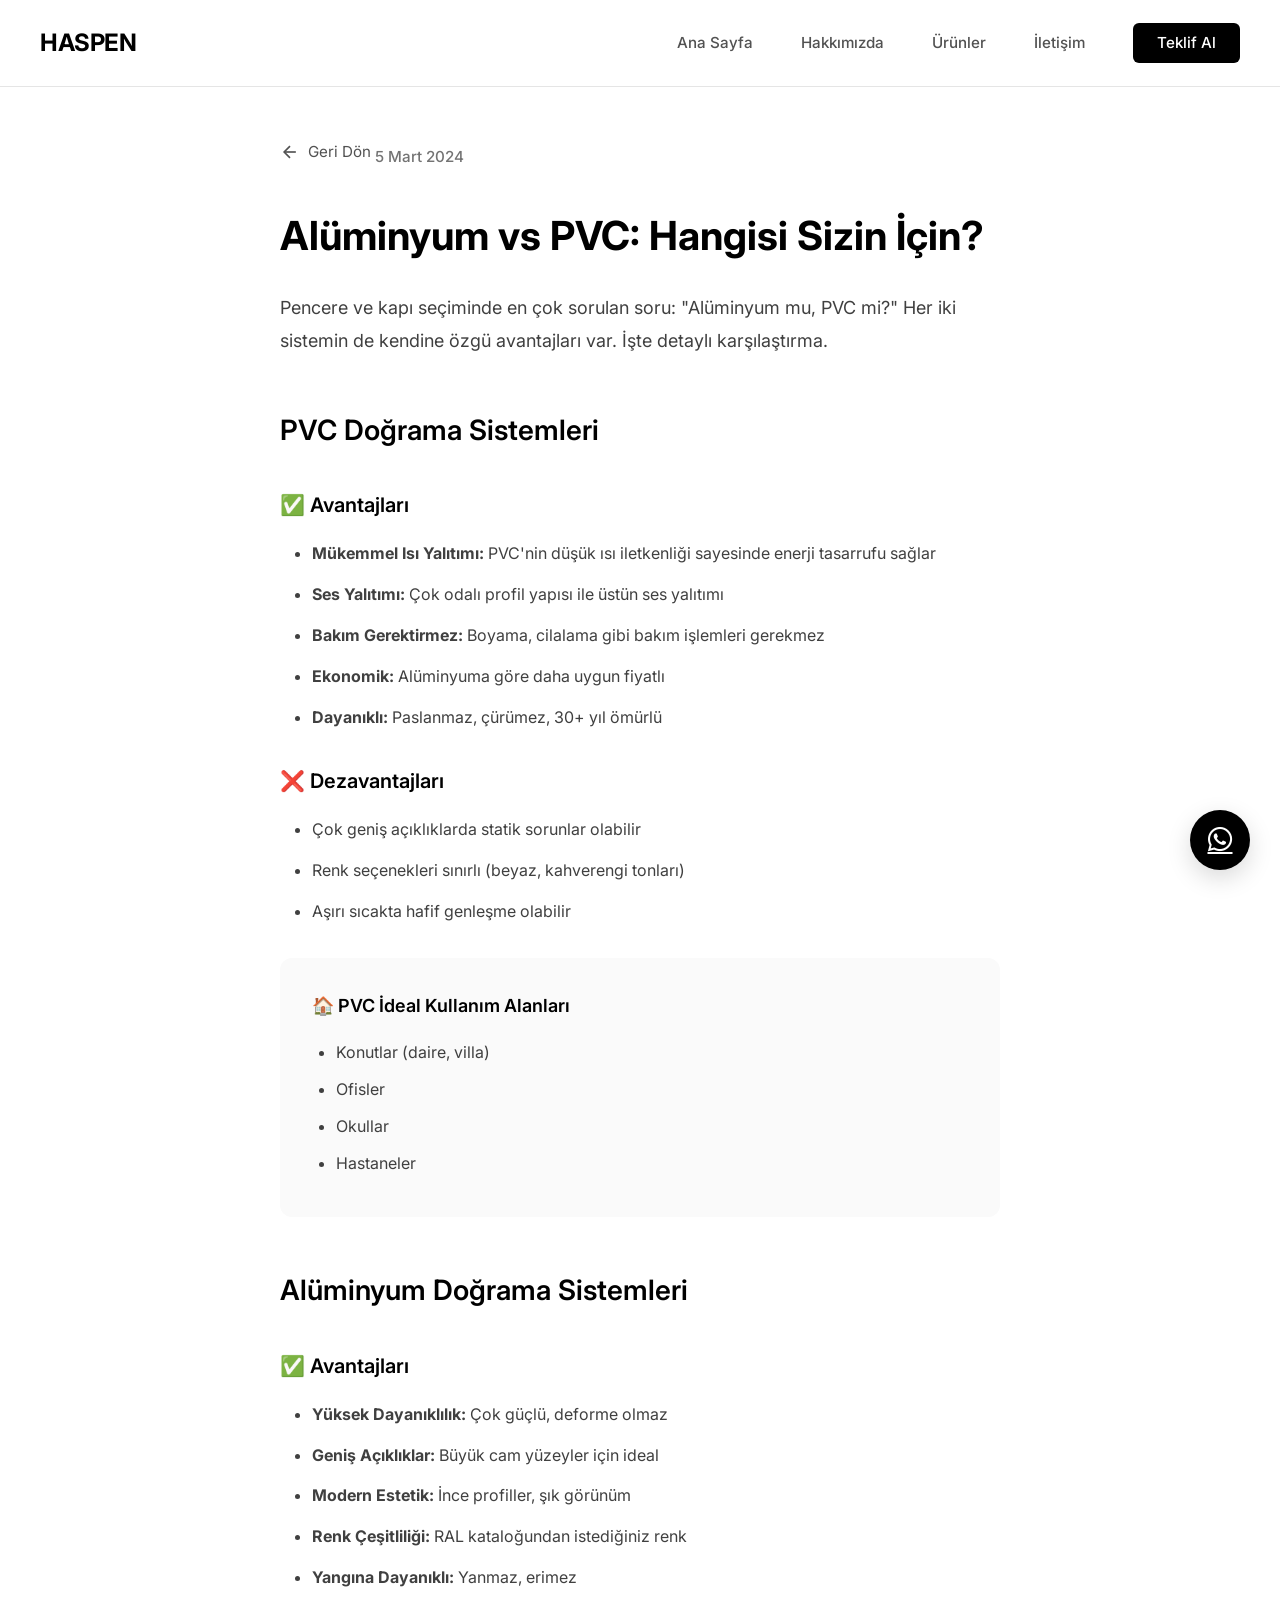
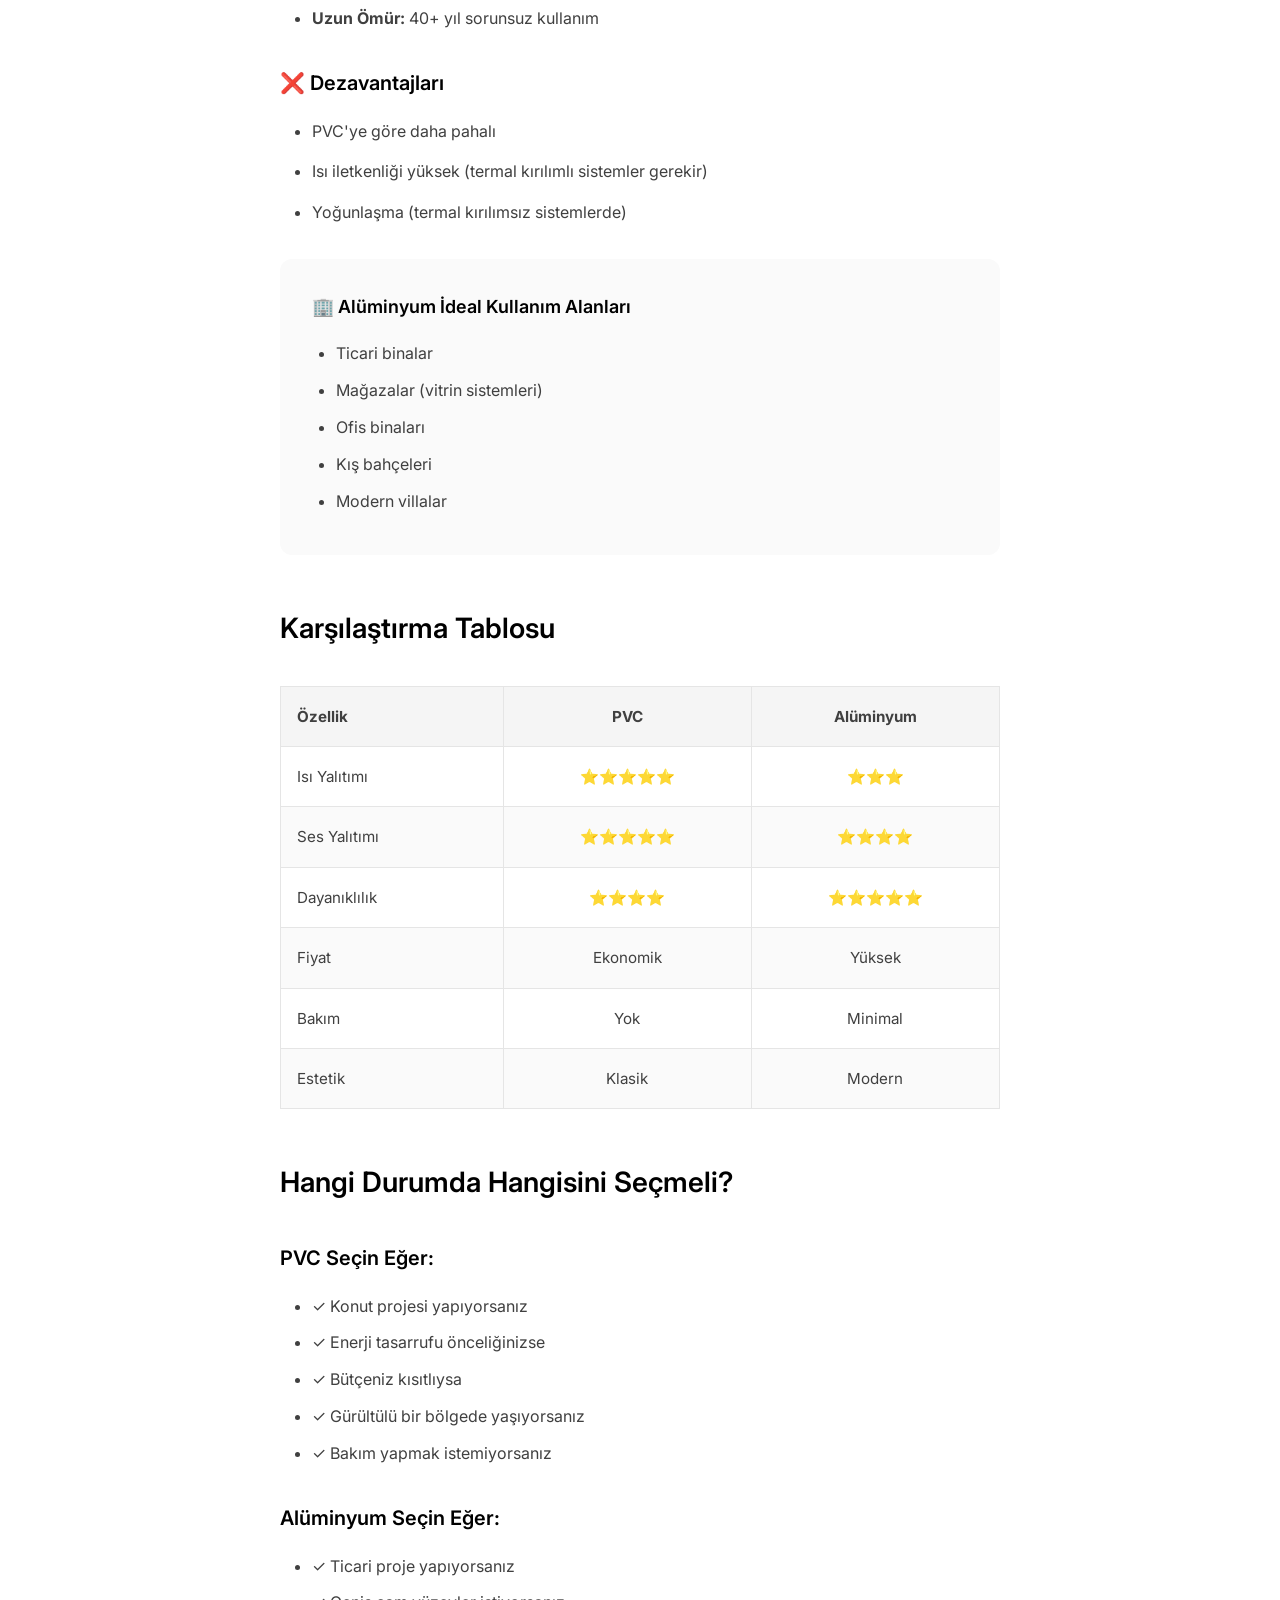
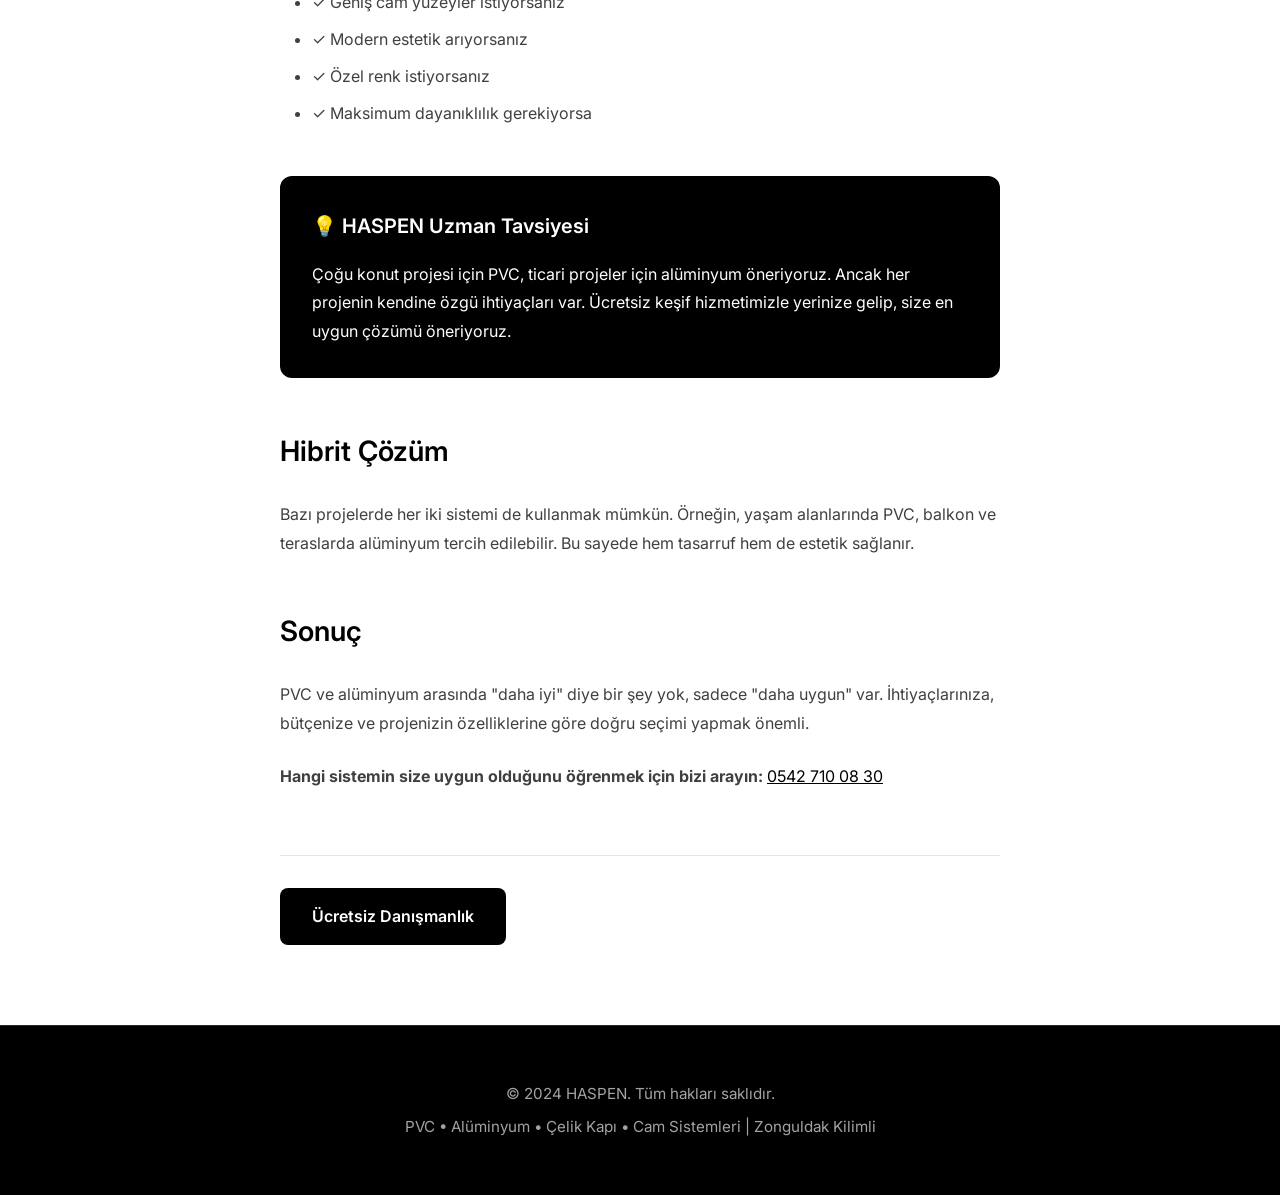
==== blog/aluminyum-vs-pvc.html @ 21e07997 "feat: Add 3 complete blog articles with SEO-optimized content" ====
<!DOCTYPE html>
<html lang="tr">
<head>
    <meta charset="UTF-8">
    <meta name="viewport" content="width=device-width, initial-scale=1.0">
    <meta name="description" content="Alüminyum ve PVC doğrama sistemlerinin karşılaştırması. Hangisi sizin için daha uygun? HASPEN'den profesyonel rehber.">
    <title>Alüminyum vs PVC: Hangisi Sizin İçin? | HASPEN Blog</title>
    <link rel="preconnect" href="https://fonts.googleapis.com">
    <link rel="preconnect" href="https://fonts.gstatic.com" crossorigin>
    <link href="https://fonts.googleapis.com/css2?family=Inter:wght@300;400;500;600;700;800&display=swap" rel="stylesheet">
    <link rel="stylesheet" href="../css/style.css">
    <link rel="stylesheet" href="https://cdnjs.cloudflare.com/ajax/libs/font-awesome/6.4.0/css/all.min.css">
</head>
<body>
    <header class="header">
        <nav class="navbar">
            <div class="container">
                <div class="nav-brand">
                    <h1><a href="../index.html" style="text-decoration: none; color: inherit;">HASPEN</a></h1>
                </div>
                <ul class="nav-menu">
                    <li><a href="../index.html">Ana Sayfa</a></li>
                    <li><a href="../index.html#hakkimizda">Hakkımızda</a></li>
                    <li><a href="../index.html#urunler">Ürünler</a></li>
                    <li><a href="../index.html#iletisim">İletişim</a></li>
                    <li><a href="../index.html#teklif" class="btn-contact">Teklif Al</a></li>
                </ul>
            </div>
        </nav>
    </header>

    <article class="blog-post">
        <div class="container" style="max-width: 800px; padding-top: 140px; padding-bottom: 80px;">
            <a href="../index.html" class="back-link" style="display: inline-flex; align-items: center; gap: 0.5rem; color: var(--gray-600); text-decoration: none; margin-bottom: 2rem; font-size: 0.95rem;">
                <svg width="20" height="20" viewBox="0 0 24 24" fill="none" stroke="currentColor" stroke-width="2">
                    <line x1="19" y1="12" x2="5" y2="12"></line>
                    <polyline points="12 19 5 12 12 5"></polyline>
                </svg>
                Geri Dön
            </a>

            <span class="blog-date" style="color: var(--gray-500); font-size: 0.95rem;">5 Mart 2024</span>
            <h1 style="font-size: 2.5rem; font-weight: 700; margin: 1rem 0 2rem; line-height: 1.2;">Alüminyum vs PVC: Hangisi Sizin İçin?</h1>

            <div style="line-height: 1.8; color: var(--gray-700);">
                <p style="margin-bottom: 1.5rem; font-size: 1.125rem;">Pencere ve kapı seçiminde en çok sorulan soru: "Alüminyum mu, PVC mi?" Her iki sistemin de kendine özgü avantajları var. İşte detaylı karşılaştırma.</p>

                <h2 style="font-size: 1.75rem; font-weight: 600; margin: 3rem 0 1.5rem; color: var(--black);">PVC Doğrama Sistemleri</h2>
                
                <h3 style="font-size: 1.25rem; font-weight: 600; margin: 2rem 0 1rem; color: var(--black);">✅ Avantajları</h3>
                <ul style="margin-bottom: 1.5rem; padding-left: 2rem;">
                    <li style="margin-bottom: 0.75rem;"><strong>Mükemmel Isı Yalıtımı:</strong> PVC'nin düşük ısı iletkenliği sayesinde enerji tasarrufu sağlar</li>
                    <li style="margin-bottom: 0.75rem;"><strong>Ses Yalıtımı:</strong> Çok odalı profil yapısı ile üstün ses yalıtımı</li>
                    <li style="margin-bottom: 0.75rem;"><strong>Bakım Gerektirmez:</strong> Boyama, cilalama gibi bakım işlemleri gerekmez</li>
                    <li style="margin-bottom: 0.75rem;"><strong>Ekonomik:</strong> Alüminyuma göre daha uygun fiyatlı</li>
                    <li style="margin-bottom: 0.75rem;"><strong>Dayanıklı:</strong> Paslanmaz, çürümez, 30+ yıl ömürlü</li>
                </ul>

                <h3 style="font-size: 1.25rem; font-weight: 600; margin: 2rem 0 1rem; color: var(--black);">❌ Dezavantajları</h3>
                <ul style="margin-bottom: 1.5rem; padding-left: 2rem;">
                    <li style="margin-bottom: 0.75rem;">Çok geniş açıklıklarda statik sorunlar olabilir</li>
                    <li style="margin-bottom: 0.75rem;">Renk seçenekleri sınırlı (beyaz, kahverengi tonları)</li>
                    <li style="margin-bottom: 0.75rem;">Aşırı sıcakta hafif genleşme olabilir</li>
                </ul>

                <div style="background: var(--gray-50); padding: 2rem; border-radius: 12px; margin: 2rem 0;">
                    <h4 style="font-size: 1.125rem; font-weight: 600; margin-bottom: 1rem; color: var(--black);">🏠 PVC İdeal Kullanım Alanları</h4>
                    <ul style="padding-left: 1.5rem; margin: 0;">
                        <li style="margin-bottom: 0.5rem;">Konutlar (daire, villa)</li>
                        <li style="margin-bottom: 0.5rem;">Ofisler</li>
                        <li style="margin-bottom: 0.5rem;">Okullar</li>
                        <li style="margin-bottom: 0.5rem;">Hastaneler</li>
                    </ul>
                </div>

                <h2 style="font-size: 1.75rem; font-weight: 600; margin: 3rem 0 1.5rem; color: var(--black);">Alüminyum Doğrama Sistemleri</h2>
                
                <h3 style="font-size: 1.25rem; font-weight: 600; margin: 2rem 0 1rem; color: var(--black);">✅ Avantajları</h3>
                <ul style="margin-bottom: 1.5rem; padding-left: 2rem;">
                    <li style="margin-bottom: 0.75rem;"><strong>Yüksek Dayanıklılık:</strong> Çok güçlü, deforme olmaz</li>
                    <li style="margin-bottom: 0.75rem;"><strong>Geniş Açıklıklar:</strong> Büyük cam yüzeyler için ideal</li>
                    <li style="margin-bottom: 0.75rem;"><strong>Modern Estetik:</strong> İnce profiller, şık görünüm</li>
                    <li style="margin-bottom: 0.75rem;"><strong>Renk Çeşitliliği:</strong> RAL kataloğundan istediğiniz renk</li>
                    <li style="margin-bottom: 0.75rem;"><strong>Yangına Dayanıklı:</strong> Yanmaz, erimez</li>
                    <li style="margin-bottom: 0.75rem;"><strong>Uzun Ömür:</strong> 40+ yıl sorunsuz kullanım</li>
                </ul>

                <h3 style="font-size: 1.25rem; font-weight: 600; margin: 2rem 0 1rem; color: var(--black);">❌ Dezavantajları</h3>
                <ul style="margin-bottom: 1.5rem; padding-left: 2rem;">
                    <li style="margin-bottom: 0.75rem;">PVC'ye göre daha pahalı</li>
                    <li style="margin-bottom: 0.75rem;">Isı iletkenliği yüksek (termal kırılımlı sistemler gerekir)</li>
                    <li style="margin-bottom: 0.75rem;">Yoğunlaşma (termal kırılımsız sistemlerde)</li>
                </ul>

                <div style="background: var(--gray-50); padding: 2rem; border-radius: 12px; margin: 2rem 0;">
                    <h4 style="font-size: 1.125rem; font-weight: 600; margin-bottom: 1rem; color: var(--black);">🏢 Alüminyum İdeal Kullanım Alanları</h4>
                    <ul style="padding-left: 1.5rem; margin: 0;">
                        <li style="margin-bottom: 0.5rem;">Ticari binalar</li>
                        <li style="margin-bottom: 0.5rem;">Mağazalar (vitrin sistemleri)</li>
                        <li style="margin-bottom: 0.5rem;">Ofis binaları</li>
                        <li style="margin-bottom: 0.5rem;">Kış bahçeleri</li>
                        <li style="margin-bottom: 0.5rem;">Modern villalar</li>
                    </ul>
                </div>

                <h2 style="font-size: 1.75rem; font-weight: 600; margin: 3rem 0 1.5rem; color: var(--black);">Karşılaştırma Tablosu</h2>
                
                <div style="overflow-x: auto; margin: 2rem 0;">
                    <table style="width: 100%; border-collapse: collapse; font-size: 0.95rem;">
                        <thead>
                            <tr style="background: var(--gray-100);">
                                <th style="padding: 1rem; text-align: left; border: 1px solid var(--gray-200);">Özellik</th>
                                <th style="padding: 1rem; text-align: center; border: 1px solid var(--gray-200);">PVC</th>
                                <th style="padding: 1rem; text-align: center; border: 1px solid var(--gray-200);">Alüminyum</th>
                            </tr>
                        </thead>
                        <tbody>
                            <tr>
                                <td style="padding: 1rem; border: 1px solid var(--gray-200);">Isı Yalıtımı</td>
                                <td style="padding: 1rem; text-align: center; border: 1px solid var(--gray-200);">⭐⭐⭐⭐⭐</td>
                                <td style="padding: 1rem; text-align: center; border: 1px solid var(--gray-200);">⭐⭐⭐</td>
                            </tr>
                            <tr style="background: var(--gray-50);">
                                <td style="padding: 1rem; border: 1px solid var(--gray-200);">Ses Yalıtımı</td>
                                <td style="padding: 1rem; text-align: center; border: 1px solid var(--gray-200);">⭐⭐⭐⭐⭐</td>
                                <td style="padding: 1rem; text-align: center; border: 1px solid var(--gray-200);">⭐⭐⭐⭐</td>
                            </tr>
                            <tr>
                                <td style="padding: 1rem; border: 1px solid var(--gray-200);">Dayanıklılık</td>
                                <td style="padding: 1rem; text-align: center; border: 1px solid var(--gray-200);">⭐⭐⭐⭐</td>
                                <td style="padding: 1rem; text-align: center; border: 1px solid var(--gray-200);">⭐⭐⭐⭐⭐</td>
                            </tr>
                            <tr style="background: var(--gray-50);">
                                <td style="padding: 1rem; border: 1px solid var(--gray-200);">Fiyat</td>
                                <td style="padding: 1rem; text-align: center; border: 1px solid var(--gray-200);">Ekonomik</td>
                                <td style="padding: 1rem; text-align: center; border: 1px solid var(--gray-200);">Yüksek</td>
                            </tr>
                            <tr>
                                <td style="padding: 1rem; border: 1px solid var(--gray-200);">Bakım</td>
                                <td style="padding: 1rem; text-align: center; border: 1px solid var(--gray-200);">Yok</td>
                                <td style="padding: 1rem; text-align: center; border: 1px solid var(--gray-200);">Minimal</td>
                            </tr>
                            <tr style="background: var(--gray-50);">
                                <td style="padding: 1rem; border: 1px solid var(--gray-200);">Estetik</td>
                                <td style="padding: 1rem; text-align: center; border: 1px solid var(--gray-200);">Klasik</td>
                                <td style="padding: 1rem; text-align: center; border: 1px solid var(--gray-200);">Modern</td>
                            </tr>
                        </tbody>
                    </table>
                </div>

                <h2 style="font-size: 1.75rem; font-weight: 600; margin: 3rem 0 1.5rem; color: var(--black);">Hangi Durumda Hangisini Seçmeli?</h2>
                
                <h3 style="font-size: 1.25rem; font-weight: 600; margin: 2rem 0 1rem; color: var(--black);">PVC Seçin Eğer:</h3>
                <ul style="margin-bottom: 1.5rem; padding-left: 2rem;">
                    <li style="margin-bottom: 0.5rem;">✓ Konut projesi yapıyorsanız</li>
                    <li style="margin-bottom: 0.5rem;">✓ Enerji tasarrufu önceliğinizse</li>
                    <li style="margin-bottom: 0.5rem;">✓ Bütçeniz kısıtlıysa</li>
                    <li style="margin-bottom: 0.5rem;">✓ Gürültülü bir bölgede yaşıyorsanız</li>
                    <li style="margin-bottom: 0.5rem;">✓ Bakım yapmak istemiyorsanız</li>
                </ul>

                <h3 style="font-size: 1.25rem; font-weight: 600; margin: 2rem 0 1rem; color: var(--black);">Alüminyum Seçin Eğer:</h3>
                <ul style="margin-bottom: 1.5rem; padding-left: 2rem;">
                    <li style="margin-bottom: 0.5rem;">✓ Ticari proje yapıyorsanız</li>
                    <li style="margin-bottom: 0.5rem;">✓ Geniş cam yüzeyler istiyorsanız</li>
                    <li style="margin-bottom: 0.5rem;">✓ Modern estetik arıyorsanız</li>
                    <li style="margin-bottom: 0.5rem;">✓ Özel renk istiyorsanız</li>
                    <li style="margin-bottom: 0.5rem;">✓ Maksimum dayanıklılık gerekiyorsa</li>
                </ul>

                <div style="background: var(--black); color: var(--white); padding: 2rem; border-radius: 12px; margin: 3rem 0;">
                    <h3 style="font-size: 1.25rem; font-weight: 600; margin-bottom: 1rem;">💡 HASPEN Uzman Tavsiyesi</h3>
                    <p style="margin: 0;">Çoğu konut projesi için PVC, ticari projeler için alüminyum öneriyoruz. Ancak her projenin kendine özgü ihtiyaçları var. Ücretsiz keşif hizmetimizle yerinize gelip, size en uygun çözümü öneriyoruz.</p>
                </div>

                <h2 style="font-size: 1.75rem; font-weight: 600; margin: 3rem 0 1.5rem; color: var(--black);">Hibrit Çözüm</h2>
                <p style="margin-bottom: 1.5rem;">Bazı projelerde her iki sistemi de kullanmak mümkün. Örneğin, yaşam alanlarında PVC, balkon ve teraslarda alüminyum tercih edilebilir. Bu sayede hem tasarruf hem de estetik sağlanır.</p>

                <h2 style="font-size: 1.75rem; font-weight: 600; margin: 3rem 0 1.5rem; color: var(--black);">Sonuç</h2>
                <p style="margin-bottom: 1.5rem;">PVC ve alüminyum arasında "daha iyi" diye bir şey yok, sadece "daha uygun" var. İhtiyaçlarınıza, bütçenize ve projenizin özelliklerine göre doğru seçimi yapmak önemli.</p>

                <p style="margin-bottom: 1.5rem;"><strong>Hangi sistemin size uygun olduğunu öğrenmek için bizi arayın:</strong> <a href="tel:+905427100830" style="color: var(--black); text-decoration: underline;">0542 710 08 30</a></p>
            </div>

            <div style="margin-top: 4rem; padding-top: 2rem; border-top: 1px solid var(--gray-200);">
                <a href="../index.html#teklif" style="display: inline-block; padding: 1rem 2rem; background: var(--black); color: var(--white); text-decoration: none; border-radius: 8px; font-weight: 600;">Ücretsiz Danışmanlık</a>
            </div>
        </div>
    </article>

    <footer class="footer">
        <div class="container">
            <p>&copy; 2024 HASPEN. Tüm hakları saklıdır.</p>
            <p>PVC • Alüminyum • Çelik Kapı • Cam Sistemleri | Zonguldak Kilimli</p>
        </div>
    </footer>

    <a href="https://wa.me/905427100830" class="whatsapp-float" target="_blank">
        <i class="fab fa-whatsapp"></i>
    </a>
</body>
</html>
---- css/style.css ----
/* Reset & Base Styles */
* {
    margin: 0;
    padding: 0;
    box-sizing: border-box;
}

:root {
    --black: #000000;
    --white: #ffffff;
    --gray-50: #fafafa;
    --gray-100: #f5f5f5;
    --gray-200: #e5e5e5;
    --gray-300: #d4d4d4;
    --gray-400: #a3a3a3;
    --gray-500: #737373;
    --gray-600: #525252;
    --gray-700: #404040;
    --gray-800: #262626;
    --gray-900: #171717;
}

body {
    font-family: 'Inter', -apple-system, BlinkMacSystemFont, 'Segoe UI', sans-serif;
    line-height: 1.6;
    color: var(--black);
    background: var(--white);
    -webkit-font-smoothing: antialiased;
    -moz-osx-font-smoothing: grayscale;
}

.container {
    max-width: 1280px;
    margin: 0 auto;
    padding: 0 40px;
}

/* Header & Navigation */
.header {
    background: var(--white);
    border-bottom: 1px solid var(--gray-200);
    position: fixed;
    width: 100%;
    top: 0;
    z-index: 1000;
    backdrop-filter: blur(10px);
    background: rgba(255, 255, 255, 0.9);
}

.navbar {
    padding: 1.5rem 0;
}

.navbar .container {
    display: flex;
    justify-content: space-between;
    align-items: center;
}

.nav-brand h1 {
    color: var(--black);
    font-size: 1.5rem;
    font-weight: 700;
    letter-spacing: -0.02em;
}

.nav-menu {
    display: flex;
    list-style: none;
    gap: 3rem;
    align-items: center;
}

.nav-menu a {
    text-decoration: none;
    color: var(--gray-600);
    font-weight: 500;
    font-size: 0.95rem;
    transition: color 0.2s;
}

.nav-menu a:hover {
    color: var(--black);
}

.btn-contact {
    background: var(--black) !important;
    color: var(--white) !important;
    padding: 0.65rem 1.5rem;
    border-radius: 6px;
    transition: all 0.2s;
}

.btn-contact:hover {
    background: var(--gray-800) !important;
    transform: translateY(-1px);
}

.hamburger {
    display: none;
    flex-direction: column;
    cursor: pointer;
}

.hamburger span {
    width: 25px;
    height: 2px;
    background: var(--black);
    margin: 4px 0;
    transition: 0.3s;
}

/* Hero Section */
.hero {
    padding: 180px 0 120px;
    background: var(--white);
}

.hero-content {
    text-align: center;
    max-width: 900px;
    margin: 0 auto;
}

.hero-badge {
    display: inline-block;
    padding: 0.5rem 1rem;
    background: var(--gray-100);
    border-radius: 50px;
    font-size: 0.875rem;
    font-weight: 500;
    color: var(--gray-700);
    margin-bottom: 2rem;
    letter-spacing: 0.02em;
}

.hero-title {
    font-size: 4.5rem;
    font-weight: 700;
    line-height: 1.1;
    margin-bottom: 1.5rem;
    letter-spacing: -0.03em;
    color: var(--black);
}

.hero-subtitle {
    font-size: 1.25rem;
    color: var(--gray-600);
    margin-bottom: 3rem;
    line-height: 1.7;
    font-weight: 400;
}

.hero-buttons {
    display: flex;
    gap: 1rem;
    justify-content: center;
    margin-bottom: 5rem;
}

.btn {
    padding: 1rem 2rem;
    border-radius: 8px;
    text-decoration: none;
    font-weight: 600;
    font-size: 1rem;
    transition: all 0.2s;
    display: inline-flex;
    align-items: center;
    gap: 0.5rem;
}

.btn-primary {
    background: var(--black);
    color: var(--white);
}

.btn-primary:hover {
    background: var(--gray-800);
    transform: translateY(-2px);
}

.btn-secondary {
    background: var(--white);
    color: var(--black);
    border: 2px solid var(--gray-200);
}

.btn-secondary:hover {
    border-color: var(--black);
    transform: translateY(-2px);
}

.hero-stats {
    display: grid;
    grid-template-columns: repeat(3, 1fr);
    gap: 3rem;
    padding-top: 3rem;
    border-top: 1px solid var(--gray-200);
}

.stat-item {
    text-align: center;
}

.stat-number {
    font-size: 3rem;
    font-weight: 700;
    color: var(--black);
    margin-bottom: 0.5rem;
    letter-spacing: -0.02em;
}

.stat-label {
    font-size: 0.95rem;
    color: var(--gray-600);
    font-weight: 500;
}

/* Section Styles */
section {
    padding: 120px 0;
}

.section-label {
    display: inline-block;
    font-size: 0.875rem;
    font-weight: 600;
    color: var(--gray-600);
    text-transform: uppercase;
    letter-spacing: 0.1em;
    margin-bottom: 1rem;
}

.section-title {
    font-size: 3rem;
    font-weight: 700;
    line-height: 1.2;
    margin-bottom: 3rem;
    letter-spacing: -0.02em;
    color: var(--black);
}

/* About Section */
.about {
    background: var(--gray-50);
}

.about-grid {
    display: grid;
    grid-template-columns: 1fr 1fr;
    gap: 6rem;
    align-items: center;
}

.about-text {
    font-size: 1.125rem;
    line-height: 1.8;
    color: var(--gray-600);
    margin-bottom: 1.5rem;
}

.about-features {
    display: flex;
    flex-direction: column;
    gap: 2rem;
    margin-top: 3rem;
}

.about-feature {
    display: flex;
    gap: 1.5rem;
    align-items: flex-start;
}

.feature-icon {
    width: 48px;
    height: 48px;
    background: var(--white);
    border-radius: 12px;
    display: flex;
    align-items: center;
    justify-content: center;
    flex-shrink: 0;
    border: 1px solid var(--gray-200);
}

.feature-icon svg {
    color: var(--black);
}

.about-feature h4 {
    font-size: 1.125rem;
    font-weight: 600;
    color: var(--black);
    margin-bottom: 0.25rem;
}

.about-feature p {
    font-size: 0.95rem;
    color: var(--gray-600);
}

.about-image {
    height: 600px;
}

.image-placeholder {
    width: 100%;
    height: 100%;
    background: var(--gray-100);
    border-radius: 16px;
    display: flex;
    flex-direction: column;
    align-items: center;
    justify-content: center;
    color: var(--gray-400);
    border: 1px solid var(--gray-200);
}

.image-placeholder svg {
    margin-bottom: 1rem;
}

.image-placeholder p {
    font-size: 0.95rem;
    font-weight: 500;
}

/* Products Section */
.products {
    background: var(--white);
}

.products .section-title {
    text-align: center;
}

.products .section-label {
    display: block;
    text-align: center;
}

.products-grid {
    display: grid;
    grid-template-columns: repeat(2, 1fr);
    gap: 2rem;
    margin-top: 4rem;
}

.product-card {
    background: var(--white);
    border: 1px solid var(--gray-200);
    border-radius: 16px;
    padding: 3rem;
    transition: all 0.3s;
    position: relative;
}

.product-card:hover {
    border-color: var(--black);
    transform: translateY(-4px);
}

.product-number {
    font-size: 0.875rem;
    font-weight: 700;
    color: var(--gray-400);
    margin-bottom: 1.5rem;
    letter-spacing: 0.05em;
}

.product-card h3 {
    font-size: 1.5rem;
    font-weight: 700;
    color: var(--black);
    margin-bottom: 1rem;
    letter-spacing: -0.01em;
}

.product-card > p {
    font-size: 1rem;
    color: var(--gray-600);
    line-height: 1.7;
    margin-bottom: 1.5rem;
}

.product-features {
    list-style: none;
    margin-bottom: 2rem;
}

.product-features li {
    font-size: 0.95rem;
    color: var(--gray-600);
    padding: 0.5rem 0;
    padding-left: 1.5rem;
    position: relative;
}

.product-features li:before {
    content: "•";
    position: absolute;
    left: 0;
    color: var(--black);
    font-weight: bold;
}

.product-link {
    display: inline-flex;
    align-items: center;
    gap: 0.5rem;
    color: var(--black);
    text-decoration: none;
    font-weight: 600;
    font-size: 0.95rem;
    transition: gap 0.2s;
}

.product-link:hover {
    gap: 1rem;
}

.product-link svg {
    transition: transform 0.2s;
}

.product-link:hover svg {
    transform: translateX(4px);
}

/* References Section */
.references {
    background: var(--gray-50);
}

.references .section-title {
    text-align: center;
}

.references .section-label {
    display: block;
    text-align: center;
}

.references-grid {
    display: grid;
    grid-template-columns: repeat(3, 1fr);
    gap: 2rem;
    margin-top: 4rem;
}

.reference-card {
    background: var(--white);
    border: 1px solid var(--gray-200);
    border-radius: 16px;
    padding: 2.5rem;
    transition: all 0.3s;
}

.reference-card:hover {
    border-color: var(--gray-300);
    transform: translateY(-4px);
}

.quote-icon {
    font-size: 4rem;
    color: var(--gray-200);
    line-height: 1;
    margin-bottom: 1rem;
    font-family: Georgia, serif;
}

.reference-text {
    font-size: 1rem;
    line-height: 1.7;
    color: var(--gray-700);
    margin-bottom: 2rem;
}

.reference-author {
    display: flex;
    align-items: center;
    gap: 1rem;
}

.author-avatar {
    width: 48px;
    height: 48px;
    background: var(--black);
    color: var(--white);
    border-radius: 50%;
    display: flex;
    align-items: center;
    justify-content: center;
    font-weight: 600;
    font-size: 0.95rem;
}

.author-name {
    font-weight: 600;
    color: var(--black);
    font-size: 0.95rem;
}

.author-title {
    font-size: 0.875rem;
    color: var(--gray-500);
}

/* Quote Form Section */
.quote {
    background: var(--white);
}

.quote .section-title {
    text-align: center;
}

.quote .section-label {
    display: block;
    text-align: center;
}

.quote-form {
    max-width: 700px;
    margin: 4rem auto 0;
}

.form-row {
    display: grid;
    grid-template-columns: 1fr 1fr;
    gap: 1rem;
    margin-bottom: 1rem;
}

.quote-form input,
.quote-form select,
.quote-form textarea {
    width: 100%;
    padding: 1rem 1.25rem;
    border: 1px solid var(--gray-200);
    border-radius: 8px;
    font-size: 1rem;
    font-family: inherit;
    color: var(--black);
    background: var(--white);
    transition: all 0.2s;
}

.quote-form input:focus,
.quote-form select:focus,
.quote-form textarea:focus {
    outline: none;
    border-color: var(--black);
}

.quote-form textarea {
    resize: vertical;
    min-height: 120px;
}

.quote-form button {
    width: 100%;
    padding: 1.25rem;
    background: var(--black);
    color: var(--white);
    border: none;
    border-radius: 8px;
    font-size: 1rem;
    font-weight: 600;
    cursor: pointer;
    transition: all 0.2s;
    margin-top: 0.5rem;
}

.quote-form button:hover {
    background: var(--gray-800);
    transform: translateY(-2px);
}

/* Contact Section */
.contact {
    background: var(--gray-50);
}

.contact .section-title {
    text-align: center;
}

.contact .section-label {
    display: block;
    text-align: center;
}

.contact-grid {
    display: grid;
    grid-template-columns: 1fr 1.5fr;
    gap: 4rem;
    margin-top: 4rem;
}

.contact-info {
    display: flex;
    flex-direction: column;
    gap: 1.5rem;
}

.contact-item {
    display: flex;
    gap: 1.25rem;
    padding: 1.5rem;
    background: var(--white);
    border: 1px solid var(--gray-200);
    border-radius: 12px;
}

.contact-item i {
    font-size: 1.5rem;
    color: var(--black);
    width: 24px;
    text-align: center;
}

.contact-item h4 {
    margin-bottom: 0.25rem;
    color: var(--black);
    font-weight: 600;
    font-size: 0.95rem;
}

.contact-item p {
    font-size: 0.95rem;
    color: var(--gray-600);
}

.contact-item a {
    color: var(--gray-600);
    text-decoration: none;
    transition: color 0.2s;
}

.contact-item a:hover {
    color: var(--black);
}

.social-links {
    display: flex;
    gap: 1rem;
    margin-top: 1rem;
}

.social-links a {
    width: 48px;
    height: 48px;
    background: var(--black);
    color: var(--white);
    display: flex;
    align-items: center;
    justify-content: center;
    border-radius: 50%;
    font-size: 1.25rem;
    transition: all 0.2s;
}

.social-links a:hover {
    background: var(--gray-800);
    transform: scale(1.05);
}

.contact-map {
    border-radius: 16px;
    overflow: hidden;
    border: 1px solid var(--gray-200);
}

.contact-map iframe {
    width: 100%;
    height: 500px;
}

/* Footer */
.footer {
    background: var(--black);
    color: var(--white);
    text-align: center;
    padding: 3rem 0;
    border-top: 1px solid var(--gray-800);
}

.footer p {
    margin: 0.5rem 0;
    color: var(--gray-400);
    font-size: 0.95rem;
}

/* WhatsApp Float Button */
.whatsapp-float {
    position: fixed;
    bottom: 30px;
    right: 30px;
    width: 60px;
    height: 60px;
    background: var(--black);
    color: var(--white);
    border-radius: 50%;
    display: flex;
    align-items: center;
    justify-content: center;
    font-size: 1.75rem;
    box-shadow: 0 8px 24px rgba(0, 0, 0, 0.15);
    z-index: 999;
    transition: all 0.3s;
}

.whatsapp-float:hover {
    background: var(--gray-800);
    transform: scale(1.1);
    box-shadow: 0 12px 32px rgba(0, 0, 0, 0.2);
}

/* Responsive Design */
@media (max-width: 1024px) {
    .container {
        padding: 0 30px;
    }

    .hero-title {
        font-size: 3.5rem;
    }

    .section-title {
        font-size: 2.5rem;
    }

    .about-grid {
        gap: 4rem;
    }

    .products-grid {
        grid-template-columns: 1fr;
    }

    .contact-grid {
        grid-template-columns: 1fr;
    }
}

@media (max-width: 768px) {
    .nav-menu {
        position: fixed;
        left: -100%;
        top: 80px;
        flex-direction: column;
        background: var(--white);
        width: 100%;
        text-align: center;
        transition: 0.3s;
        box-shadow: 0 10px 40px rgba(0, 0, 0, 0.1);
        padding: 2rem 0;
        gap: 1.5rem;
        border-top: 1px solid var(--gray-200);
    }

    .nav-menu.active {
        left: 0;
    }

    .hamburger {
        display: flex;
    }

    .hero {
        padding: 140px 0 80px;
    }

    .hero-title {
        font-size: 2.5rem;
    }

    .hero-subtitle {
        font-size: 1.125rem;
    }

    .hero-buttons {
        flex-direction: column;
    }

    .hero-stats {
        grid-template-columns: 1fr;
        gap: 2rem;
    }

    .stat-number {
        font-size: 2.5rem;
    }

    section {
        padding: 80px 0;
    }

    .section-title {
        font-size: 2rem;
    }

    .about-grid {
        grid-template-columns: 1fr;
        gap: 3rem;
    }

    .about-image {
        height: 400px;
    }

    .references-grid {
        grid-template-columns: 1fr;
    }

    .form-row {
        grid-template-columns: 1fr;
    }

    .whatsapp-float {
        bottom: 20px;
        right: 20px;
        width: 56px;
        height: 56px;
        font-size: 1.5rem;
    }
}

@media (max-width: 480px) {
    .container {
        padding: 0 20px;
    }

    .hero-title {
        font-size: 2rem;
    }

    .hero-subtitle {
        font-size: 1rem;
    }

    .section-title {
        font-size: 1.75rem;
    }

    .product-card {
        padding: 2rem;
    }

    .reference-card {
        padding: 2rem;
    }

    .contact-item {
        padding: 1.25rem;
    }
}

/* Smooth Animations */
@keyframes fadeInUp {
    from {
        opacity: 0;
        transform: translateY(30px);
    }
    to {
        opacity: 1;
        transform: translateY(0);
    }
}

.fade-in-up {
    animation: fadeInUp 0.6s ease-out;
}

/* Selection Color */
::selection {
    background: var(--black);
    color: var(--white);
}

::-moz-selection {
    background: var(--black);
    color: var(--white);
}

/* Scrollbar Styling */
::-webkit-scrollbar {
    width: 10px;
}

::-webkit-scrollbar-track {
    background: var(--gray-100);
}

::-webkit-scrollbar-thumb {
    background: var(--gray-400);
    border-radius: 5px;
}

::-webkit-scrollbar-thumb:hover {
    background: var(--gray-600);
}

/* Process Section */
.process {
    background: var(--white);
}

.process .section-title {
    text-align: center;
}

.process .section-label {
    display: block;
    text-align: center;
}

.process-timeline {
    display: grid;
    grid-template-columns: repeat(5, 1fr);
    gap: 2rem;
    margin-top: 4rem;
}

.process-step {
    text-align: center;
    position: relative;
}

.process-step:not(:last-child)::after {
    content: '';
    position: absolute;
    top: 50px;
    right: -1rem;
    width: 2rem;
    height: 2px;
    background: var(--gray-200);
}

.step-number {
    font-size: 0.875rem;
    font-weight: 700;
    color: var(--gray-400);
    margin-bottom: 1.5rem;
    letter-spacing: 0.05em;
}

.step-icon {
    width: 80px;
    height: 80px;
    background: var(--gray-50);
    border: 2px solid var(--gray-200);
    border-radius: 50%;
    display: flex;
    align-items: center;
    justify-content: center;
    margin: 0 auto 1.5rem;
    transition: all 0.3s;
}

.process-step:hover .step-icon {
    background: var(--black);
    border-color: var(--black);
}

.process-step:hover .step-icon svg {
    color: var(--white);
}

.step-icon svg {
    color: var(--black);
    transition: color 0.3s;
}

.process-step h3 {
    font-size: 1.125rem;
    font-weight: 600;
    color: var(--black);
    margin-bottom: 0.75rem;
}

.process-step p {
    font-size: 0.95rem;
    color: var(--gray-600);
    line-height: 1.6;
}

/* Projects Section */
.projects {
    background: var(--gray-50);
}

.projects .section-title {
    text-align: center;
}

.projects .section-label {
    display: block;
    text-align: center;
}

.project-filters {
    display: flex;
    justify-content: center;
    gap: 1rem;
    margin: 3rem 0;
    flex-wrap: wrap;
}

.filter-btn {
    padding: 0.75rem 1.5rem;
    background: var(--white);
    border: 1px solid var(--gray-200);
    border-radius: 50px;
    font-size: 0.95rem;
    font-weight: 500;
    color: var(--gray-600);
    cursor: pointer;
    transition: all 0.2s;
}

.filter-btn:hover,
.filter-btn.active {
    background: var(--black);
    color: var(--white);
    border-color: var(--black);
}

.projects-grid {
    display: grid;
    grid-template-columns: repeat(3, 1fr);
    gap: 2rem;
}

.project-card {
    background: var(--white);
    border: 1px solid var(--gray-200);
    border-radius: 16px;
    overflow: hidden;
    transition: all 0.3s;
}

.project-card:hover {
    transform: translateY(-8px);
    border-color: var(--gray-300);
}

.project-image {
    aspect-ratio: 4/3;
    overflow: hidden;
}

.project-image .image-placeholder {
    width: 100%;
    height: 100%;
    background: var(--gray-100);
    display: flex;
    align-items: center;
    justify-content: center;
    color: var(--gray-300);
}

.project-info {
    padding: 1.5rem;
}

.project-info h3 {
    font-size: 1.125rem;
    font-weight: 600;
    color: var(--black);
    margin-bottom: 0.5rem;
}

.project-info p {
    font-size: 0.95rem;
    color: var(--gray-500);
}

/* FAQ Section */
.faq {
    background: var(--white);
}

.faq .section-title {
    text-align: center;
}

.faq .section-label {
    display: block;
    text-align: center;
}

.faq-grid {
    display: grid;
    grid-template-columns: repeat(2, 1fr);
    gap: 1.5rem;
    margin-top: 4rem;
}

.faq-item {
    background: var(--white);
    border: 1px solid var(--gray-200);
    border-radius: 12px;
    overflow: hidden;
    transition: all 0.3s;
}

.faq-item:hover {
    border-color: var(--gray-300);
}

.faq-question {
    padding: 1.5rem;
    display: flex;
    justify-content: space-between;
    align-items: center;
    cursor: pointer;
    user-select: none;
}

.faq-question h3 {
    font-size: 1.05rem;
    font-weight: 600;
    color: var(--black);
    margin: 0;
}

.faq-icon {
    font-size: 1.5rem;
    color: var(--gray-400);
    font-weight: 300;
    transition: transform 0.3s;
}

.faq-item.active .faq-icon {
    transform: rotate(45deg);
}

.faq-answer {
    max-height: 0;
    overflow: hidden;
    transition: max-height 0.3s ease;
}

.faq-item.active .faq-answer {
    max-height: 500px;
}

.faq-answer p {
    padding: 0 1.5rem 1.5rem;
    color: var(--gray-600);
    line-height: 1.7;
    font-size: 0.95rem;
}

/* Certifications Section */
.certifications {
    background: var(--gray-50);
    padding: 80px 0;
}

.certifications .section-title {
    text-align: center;
}

.certifications .section-label {
    display: block;
    text-align: center;
}

.cert-grid {
    display: grid;
    grid-template-columns: repeat(5, 1fr);
    gap: 2rem;
    margin-top: 4rem;
}

.cert-item {
    text-align: center;
}

.cert-placeholder {
    background: var(--white);
    border: 1px solid var(--gray-200);
    border-radius: 12px;
    padding: 2rem;
    font-size: 1.25rem;
    font-weight: 700;
    color: var(--gray-400);
    margin-bottom: 1rem;
    transition: all 0.3s;
    min-height: 120px;
    display: flex;
    align-items: center;
    justify-content: center;
}

.cert-item:hover .cert-placeholder {
    border-color: var(--black);
    color: var(--black);
}

.cert-item p {
    font-size: 0.875rem;
    color: var(--gray-600);
}

/* Blog Section */
.blog {
    background: var(--white);
}

.blog .section-title {
    text-align: center;
}

.blog .section-label {
    display: block;
    text-align: center;
}

.blog-grid {
    display: grid;
    grid-template-columns: repeat(3, 1fr);
    gap: 2rem;
    margin-top: 4rem;
}

.blog-card {
    background: var(--white);
    border: 1px solid var(--gray-200);
    border-radius: 16px;
    overflow: hidden;
    transition: all 0.3s;
}

.blog-card:hover {
    transform: translateY(-8px);
    border-color: var(--gray-300);
}

.blog-image {
    aspect-ratio: 16/9;
    overflow: hidden;
}

.blog-image .image-placeholder {
    width: 100%;
    height: 100%;
    background: var(--gray-100);
    display: flex;
    align-items: center;
    justify-content: center;
    color: var(--gray-300);
}

.blog-content {
    padding: 2rem;
}

.blog-date {
    font-size: 0.875rem;
    color: var(--gray-500);
    font-weight: 500;
}

.blog-content h3 {
    font-size: 1.25rem;
    font-weight: 600;
    color: var(--black);
    margin: 0.75rem 0 1rem;
    line-height: 1.4;
}

.blog-content p {
    font-size: 0.95rem;
    color: var(--gray-600);
    line-height: 1.7;
    margin-bottom: 1.5rem;
}

.blog-link {
    color: var(--black);
    text-decoration: none;
    font-weight: 600;
    font-size: 0.95rem;
    transition: gap 0.2s;
}

.blog-link:hover {
    opacity: 0.7;
}

/* Additional Responsive Styles */
@media (max-width: 1024px) {
    .process-timeline {
        grid-template-columns: repeat(3, 1fr);
    }

    .process-step:nth-child(3)::after {
        display: none;
    }

    .cert-grid {
        grid-template-columns: repeat(3, 1fr);
    }
}

@media (max-width: 768px) {
    .process-timeline {
        grid-template-columns: 1fr;
    }

    .process-step::after {
        display: none !important;
    }

    .projects-grid {
        grid-template-columns: 1fr;
    }

    .faq-grid {
        grid-template-columns: 1fr;
    }

    .cert-grid {
        grid-template-columns: repeat(2, 1fr);
    }

    .blog-grid {
        grid-template-columns: 1fr;
    }

    .project-filters {
        gap: 0.5rem;
    }

    .filter-btn {
        padding: 0.6rem 1.2rem;
        font-size: 0.875rem;
    }
}
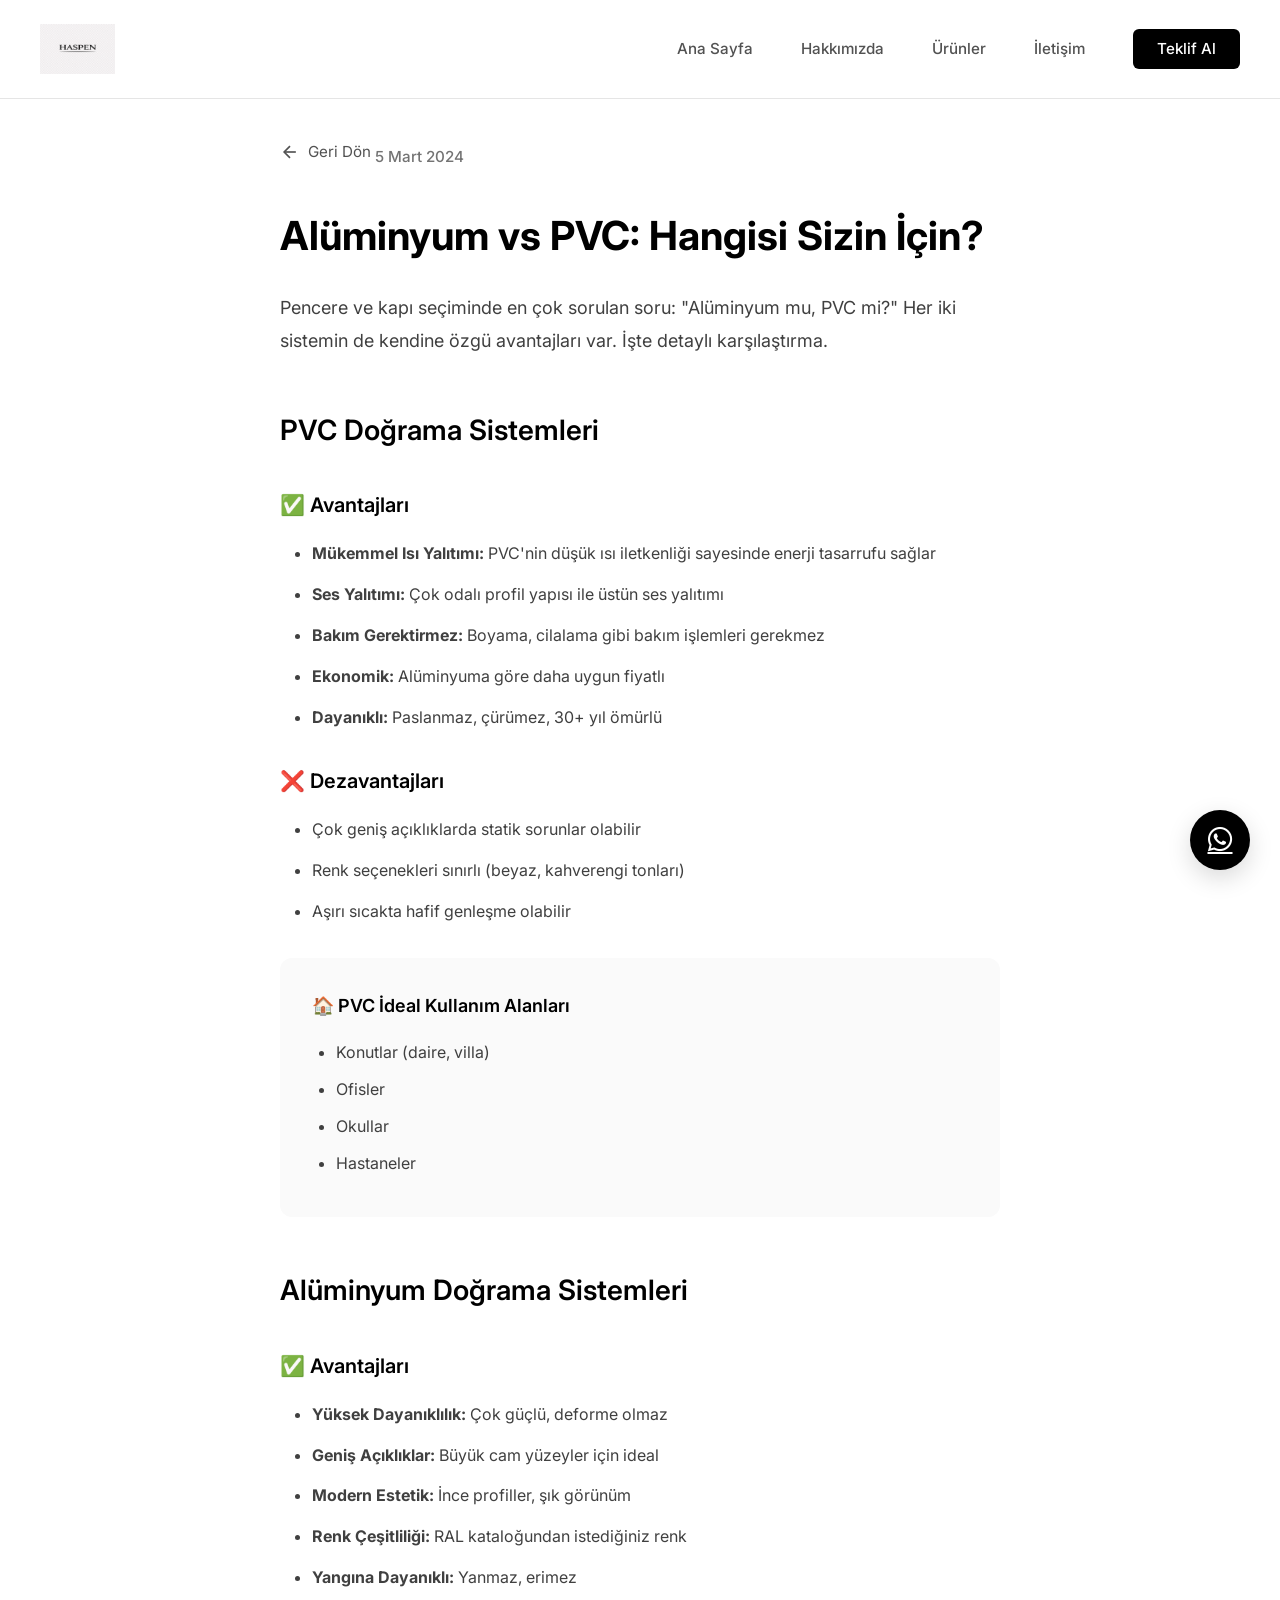
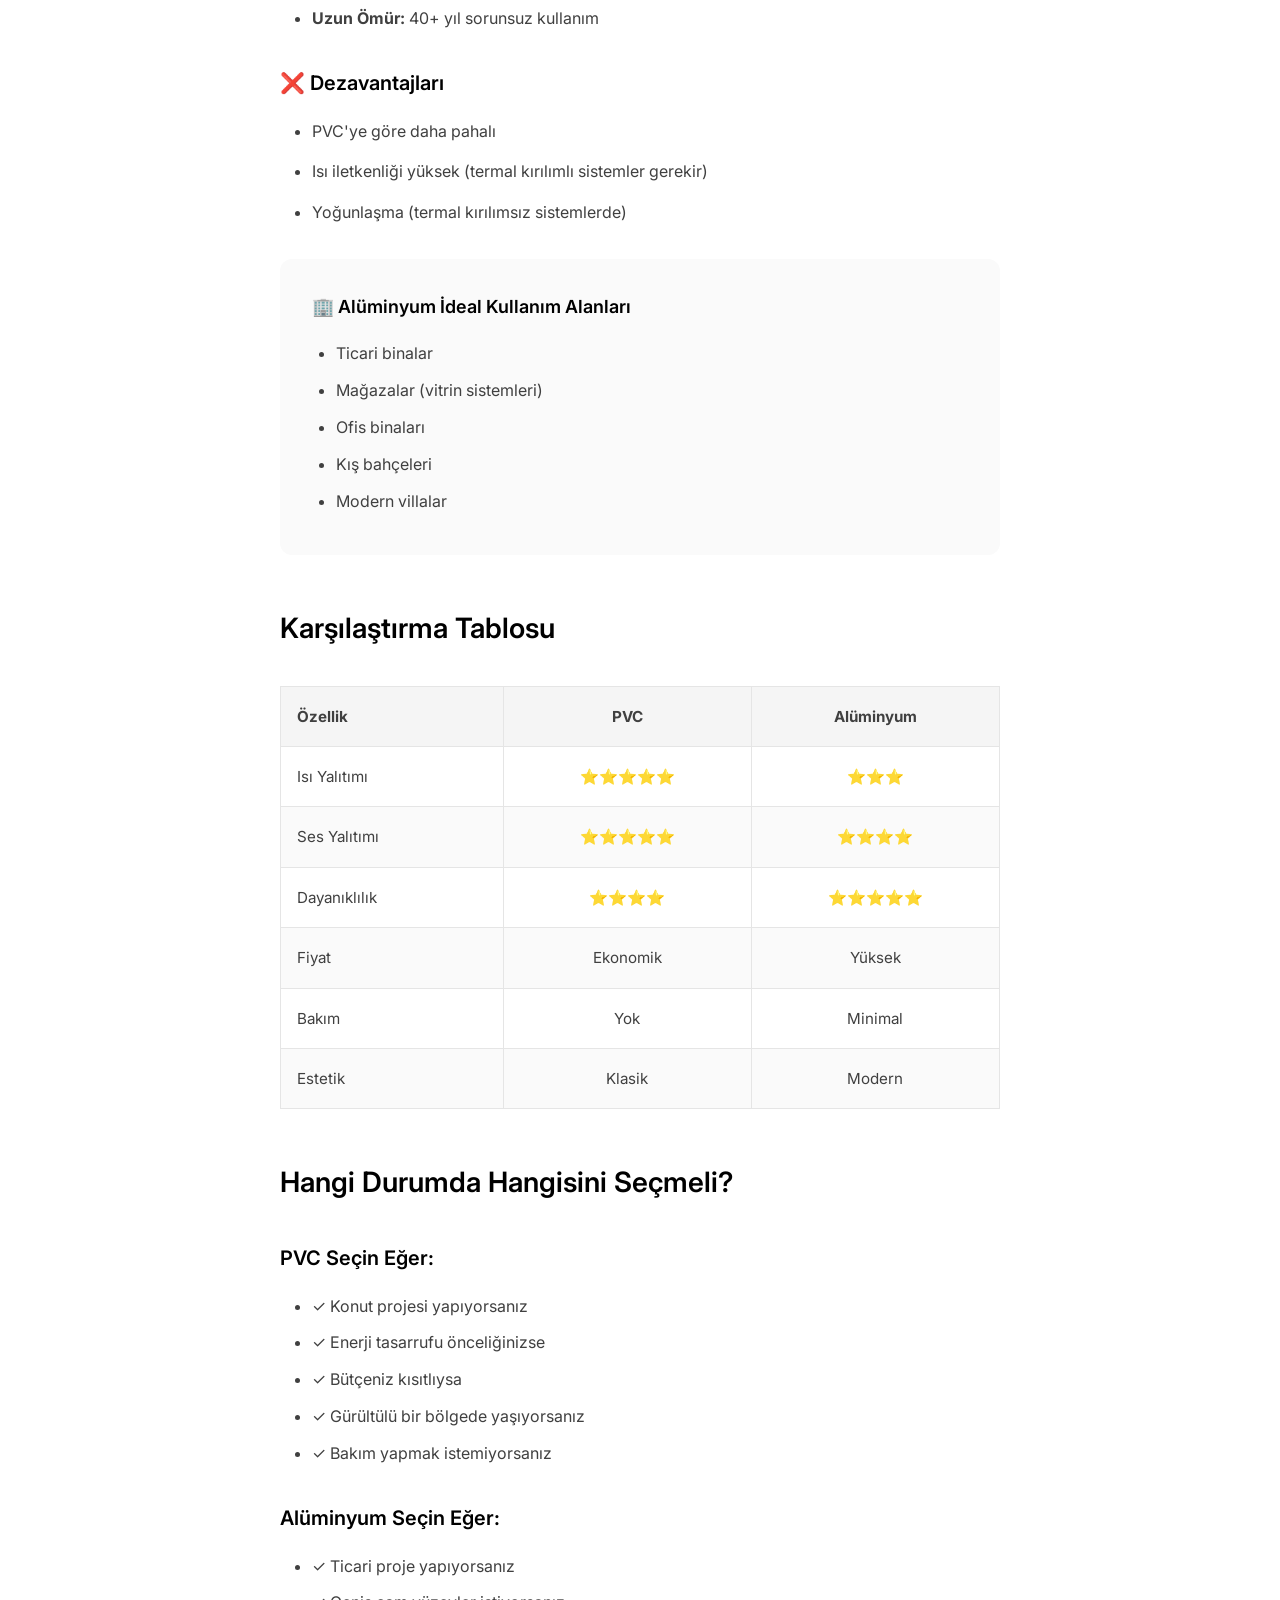
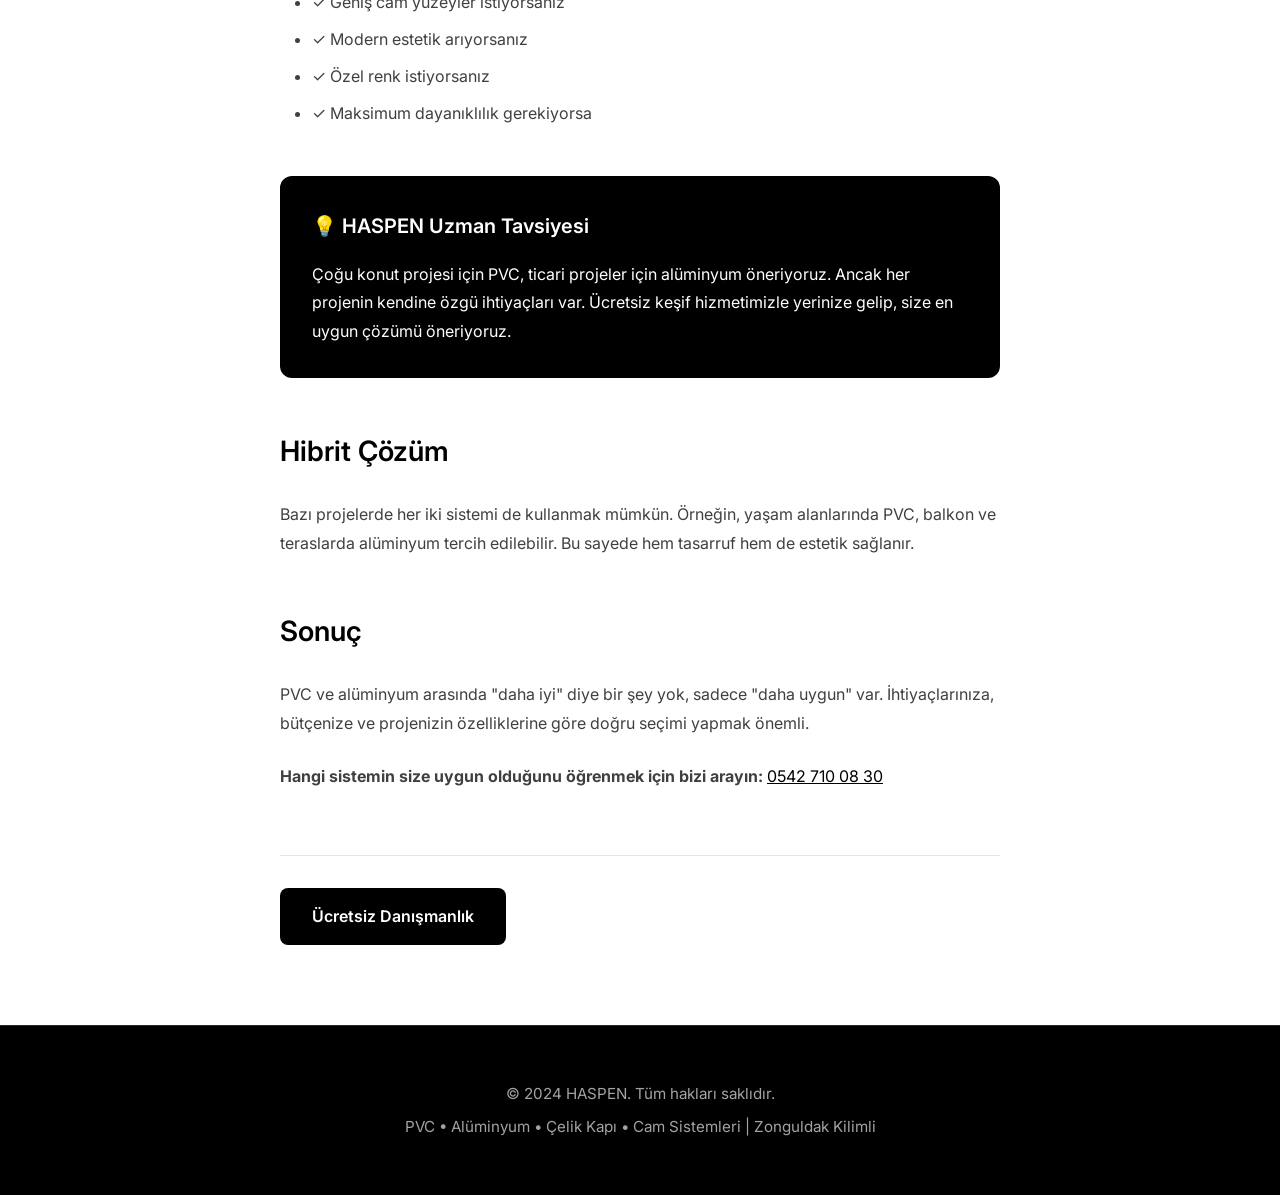
==== commit 221dffae: "feat: Add logo and favicon integration across all pages" ====
--- a/blog/aluminyum-vs-pvc.html
+++ b/blog/aluminyum-vs-pvc.html
@@ -5,6 +5,7 @@
     <meta name="viewport" content="width=device-width, initial-scale=1.0">
     <meta name="description" content="Alüminyum ve PVC doğrama sistemlerinin karşılaştırması. Hangisi sizin için daha uygun? HASPEN'den profesyonel rehber.">
     <title>Alüminyum vs PVC: Hangisi Sizin İçin? | HASPEN Blog</title>
+    <link rel="icon" type="image/png" href="../images/favicon.png">
     <link rel="preconnect" href="https://fonts.googleapis.com">
     <link rel="preconnect" href="https://fonts.gstatic.com" crossorigin>
     <link href="https://fonts.googleapis.com/css2?family=Inter:wght@300;400;500;600;700;800&display=swap" rel="stylesheet">
@@ -16,7 +17,7 @@
         <nav class="navbar">
             <div class="container">
                 <div class="nav-brand">
-                    <h1><a href="../index.html" style="text-decoration: none; color: inherit;">HASPEN</a></h1>
+                    <a href="../index.html"><img src="../images/logo.png" alt="HASPEN Logo" class="logo"></a>
                 </div>
                 <ul class="nav-menu">
                     <li><a href="../index.html">Ana Sayfa</a></li>
--- a/css/style.css
+++ b/css/style.css
@@ -1343,3 +1343,16 @@
         font-size: 0.875rem;
     }
 }
+
+/* Logo Styles */
+.nav-brand .logo {
+    height: 50px;
+    width: auto;
+    display: block;
+}
+
+@media (max-width: 768px) {
+    .nav-brand .logo {
+        height: 40px;
+    }
+}
